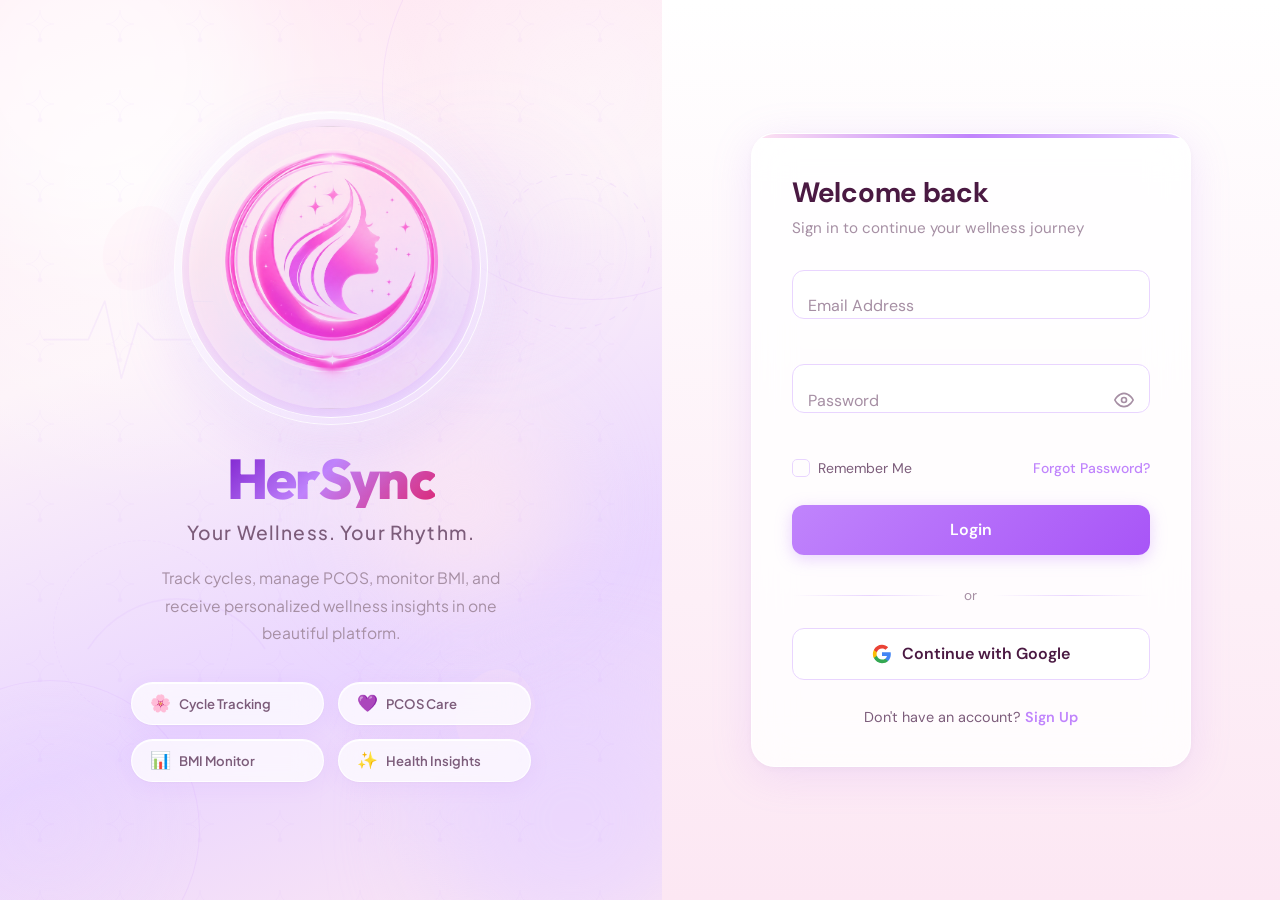
==== index.html @ 7bff2b92 "first commit - herSync frontend" ====
<!DOCTYPE html>
<html lang="en">
<head>
  <meta charset="UTF-8">
  <meta name="viewport" content="width=device-width, initial-scale=1.0">
  <title>HerSync — Your Wellness. Your Rhythm.</title>
  <link rel="preconnect" href="https://fonts.googleapis.com">
  <link rel="preconnect" href="https://fonts.gstatic.com" crossorigin>
  <link href="https://fonts.googleapis.com/css2?family=DM+Sans:ital,opsz,wght@0,9..40,400;0,9..40,500;0,9..40,600&family=Outfit:wght@500;600;700;800&family=Plus+Jakarta+Sans:wght@400;500;600&display=swap" rel="stylesheet">
  <link rel="stylesheet" href="css/styles.css">
</head>
<body>
  <div class="page">
    <!-- Left Branding Panel -->
    <aside class="brand-panel" aria-label="HerSync branding">
      <!-- Ambient background -->
      <div class="brand-bg" aria-hidden="true">
        <div class="glow-circle glow-1"></div>
        <div class="glow-circle glow-2"></div>
        <div class="glow-circle glow-3"></div>
        <div class="glow-circle glow-4"></div>
        <div class="abstract-shape shape-1"></div>
        <div class="abstract-shape shape-2"></div>
        <div class="abstract-shape shape-3"></div>
        <div class="floral-pattern"></div>
        <svg class="bg-illustration" viewBox="0 0 600 600" fill="none" xmlns="http://www.w3.org/2000/svg">
          <circle cx="520" cy="120" r="70" stroke="#C084FC" stroke-width="1" opacity="0.2" stroke-dasharray="6 8"/>
          <circle cx="520" cy="120" r="48" stroke="#E9D5FF" stroke-width="1.2" opacity="0.25"/>
          <path d="M80 480c20-30 50-45 80-45s60 15 80 45" stroke="#C084FC" stroke-width="1.5" opacity="0.15" stroke-linecap="round"/>
          <path d="M40 200 L80 200 L95 165 L110 235 L125 185 L140 200 L180 200" stroke="#C084FC" stroke-width="1.5" opacity="0.18" stroke-linecap="round" stroke-linejoin="round"/>
          <path d="M480 420 C500 380, 540 370, 560 400 C580 430, 560 470, 520 480 C480 490, 460 450, 480 420Z" fill="#E9D5FF" opacity="0.12"/>
          <path d="M100 100 C115 75, 145 70, 160 95 C175 120, 155 150, 125 155 C95 160, 85 125, 100 100Z" fill="#FFE5F1" opacity="0.35"/>
          <path d="M420 520 C435 495, 465 490, 480 515 C495 540, 475 570, 445 575 C415 580, 405 545, 420 520Z" fill="#FCE7F3" opacity="0.4"/>
        </svg>
      </div>

      <div class="brand-content">
        <!-- Hero logo emblem -->
        <div class="logo-emblem">
          <div class="logo-emblem-glow"></div>
          <div class="logo-emblem-ring"></div>
          <div class="logo-emblem-inner">
            <img src="assets/logo-final.jpg" alt="HerSync logo" class="logo-emblem-img">
          </div>
        </div>

        <h1 class="brand-title">HerSync</h1>
        <p class="brand-tagline">Your Wellness. Your Rhythm.</p>
        <p class="brand-description">
          Track cycles, manage PCOS, monitor BMI, and receive personalized wellness
          insights in one beautiful platform.
        </p>

        <!-- Floating feature cards -->
        <div class="feature-cards">
          <div class="feature-card card-1">
            <span class="feature-card-icon">🌸</span>
            <span class="feature-card-label">Cycle Tracking</span>
          </div>
          <div class="feature-card card-2">
            <span class="feature-card-icon">💜</span>
            <span class="feature-card-label">PCOS Care</span>
          </div>
          <div class="feature-card card-3">
            <span class="feature-card-icon">📊</span>
            <span class="feature-card-label">BMI Monitor</span>
          </div>
          <div class="feature-card card-4">
            <span class="feature-card-icon">✨</span>
            <span class="feature-card-label">Health Insights</span>
          </div>
        </div>
      </div>
    </aside>

    <!-- Right Auth Panel -->
    <main class="auth-panel">
      <div class="auth-card">
        <!-- Login Form -->
        <div class="form-view active" id="login-view">
          <div class="card-header">
            <h2>Welcome back</h2>
            <p>Sign in to continue your wellness journey</p>
          </div>

          <form id="login-form" class="auth-form" novalidate>
            <div class="form-group">
              <input type="email" id="login-email" class="form-input" placeholder=" " autocomplete="email" required>
              <label for="login-email" class="form-label">Email Address</label>
              <span class="error-msg" id="login-email-error"></span>
            </div>

            <div class="form-group">
              <input type="password" id="login-password" class="form-input" placeholder=" " autocomplete="current-password" required minlength="6">
              <label for="login-password" class="form-label">Password</label>
              <button type="button" class="toggle-password" aria-label="Show password" data-target="login-password">
                <svg class="eye-open" viewBox="0 0 24 24" fill="none" stroke="currentColor" stroke-width="2"><path d="M1 12s4-8 11-8 11 8 11 8-4 8-11 8-11-8-11-8z"/><circle cx="12" cy="12" r="3"/></svg>
                <svg class="eye-closed hidden" viewBox="0 0 24 24" fill="none" stroke="currentColor" stroke-width="2"><path d="M17.94 17.94A10.07 10.07 0 0112 20c-7 0-11-8-11-8a18.45 18.45 0 015.06-5.94M9.9 4.24A9.12 9.12 0 0112 4c7 0 11 8 11 8a18.5 18.5 0 01-2.16 3.19m-6.72-1.07a3 3 0 11-4.24-4.24"/><line x1="1" y1="1" x2="23" y2="23"/></svg>
              </button>
              <span class="error-msg" id="login-password-error"></span>
            </div>

            <div class="form-options">
              <label class="checkbox-label">
                <input type="checkbox" id="remember-me">
                <span class="checkmark"></span>
                Remember Me
              </label>
              <a href="#" class="link-subtle">Forgot Password?</a>
            </div>

            <button type="submit" class="btn btn-primary">Login</button>

            <div class="divider">
              <span>or</span>
            </div>

            <button type="button" class="btn btn-google">
              <svg viewBox="0 0 24 24" width="20" height="20"><path fill="#4285F4" d="M22.56 12.25c0-.78-.07-1.53-.2-2.25H12v4.26h5.92c-.26 1.37-1.04 2.53-2.21 3.31v2.77h3.57c2.08-1.92 3.28-4.74 3.28-8.09z"/><path fill="#34A853" d="M12 23c2.97 0 5.46-.98 7.28-2.66l-3.57-2.77c-.98.66-2.23 1.06-3.71 1.06-2.86 0-5.29-1.93-6.16-4.53H2.18v2.84C3.99 20.53 7.7 23 12 23z"/><path fill="#FBBC05" d="M5.84 14.09c-.22-.66-.35-1.36-.35-2.09s.13-1.43.35-2.09V7.07H2.18C1.43 8.55 1 10.22 1 12s.43 3.45 1.18 4.93l2.85-2.22.81-.62z"/><path fill="#EA4335" d="M12 5.38c1.62 0 3.06.56 4.21 1.64l3.15-3.15C17.45 2.09 14.97 1 12 1 7.7 1 3.99 3.47 2.18 7.07l3.66 2.84c.87-2.6 3.3-4.53 6.16-4.53z"/></svg>
              Continue with Google
            </button>

            <p class="form-switch">
              Don't have an account?
              <button type="button" class="link-btn" data-switch="signup">Sign Up</button>
            </p>
          </form>
        </div>

        <!-- Signup Form -->
        <div class="form-view" id="signup-view">
          <div class="card-header">
            <h2>Create your account</h2>
            <p>Start your personalized wellness journey today</p>
          </div>

          <form id="signup-form" class="auth-form" novalidate>
            <div class="form-group">
              <input type="text" id="signup-name" class="form-input" placeholder=" " autocomplete="name" required minlength="2">
              <label for="signup-name" class="form-label">Full Name</label>
              <span class="error-msg" id="signup-name-error"></span>
            </div>

            <div class="form-group">
              <input type="email" id="signup-email" class="form-input" placeholder=" " autocomplete="email" required>
              <label for="signup-email" class="form-label">Email</label>
              <span class="error-msg" id="signup-email-error"></span>
            </div>

            <div class="form-group">
              <input type="password" id="signup-password" class="form-input" placeholder=" " autocomplete="new-password" required minlength="8">
              <label for="signup-password" class="form-label">Password</label>
              <button type="button" class="toggle-password" aria-label="Show password" data-target="signup-password">
                <svg class="eye-open" viewBox="0 0 24 24" fill="none" stroke="currentColor" stroke-width="2"><path d="M1 12s4-8 11-8 11 8 11 8-4 8-11 8-11-8-11-8z"/><circle cx="12" cy="12" r="3"/></svg>
                <svg class="eye-closed hidden" viewBox="0 0 24 24" fill="none" stroke="currentColor" stroke-width="2"><path d="M17.94 17.94A10.07 10.07 0 0112 20c-7 0-11-8-11-8a18.45 18.45 0 015.06-5.94M9.9 4.24A9.12 9.12 0 0112 4c7 0 11 8 11 8a18.5 18.5 0 01-2.16 3.19m-6.72-1.07a3 3 0 11-4.24-4.24"/><line x1="1" y1="1" x2="23" y2="23"/></svg>
              </button>
              <span class="error-msg" id="signup-password-error"></span>
            </div>

            <div class="form-group">
              <input type="password" id="signup-confirm" class="form-input" placeholder=" " autocomplete="new-password" required>
              <label for="signup-confirm" class="form-label">Confirm Password</label>
              <button type="button" class="toggle-password" aria-label="Show password" data-target="signup-confirm">
                <svg class="eye-open" viewBox="0 0 24 24" fill="none" stroke="currentColor" stroke-width="2"><path d="M1 12s4-8 11-8 11 8 11 8-4 8-11 8-11-8-11-8z"/><circle cx="12" cy="12" r="3"/></svg>
                <svg class="eye-closed hidden" viewBox="0 0 24 24" fill="none" stroke="currentColor" stroke-width="2"><path d="M17.94 17.94A10.07 10.07 0 0112 20c-7 0-11-8-11-8a18.45 18.45 0 015.06-5.94M9.9 4.24A9.12 9.12 0 0112 4c7 0 11 8 11 8a18.5 18.5 0 01-2.16 3.19m-6.72-1.07a3 3 0 11-4.24-4.24"/><line x1="1" y1="1" x2="23" y2="23"/></svg>
              </button>
              <span class="error-msg" id="signup-confirm-error"></span>
            </div>

            <button type="submit" class="btn btn-primary">Create Account</button>

            <div class="divider">
              <span>or</span>
            </div>

            <button type="button" class="btn btn-google">
              <svg viewBox="0 0 24 24" width="20" height="20"><path fill="#4285F4" d="M22.56 12.25c0-.78-.07-1.53-.2-2.25H12v4.26h5.92c-.26 1.37-1.04 2.53-2.21 3.31v2.77h3.57c2.08-1.92 3.28-4.74 3.28-8.09z"/><path fill="#34A853" d="M12 23c2.97 0 5.46-.98 7.28-2.66l-3.57-2.77c-.98.66-2.23 1.06-3.71 1.06-2.86 0-5.29-1.93-6.16-4.53H2.18v2.84C3.99 20.53 7.7 23 12 23z"/><path fill="#FBBC05" d="M5.84 14.09c-.22-.66-.35-1.36-.35-2.09s.13-1.43.35-2.09V7.07H2.18C1.43 8.55 1 10.22 1 12s.43 3.45 1.18 4.93l2.85-2.22.81-.62z"/><path fill="#EA4335" d="M12 5.38c1.62 0 3.06.56 4.21 1.64l3.15-3.15C17.45 2.09 14.97 1 12 1 7.7 1 3.99 3.47 2.18 7.07l3.66 2.84c.87-2.6 3.3-4.53 6.16-4.53z"/></svg>
              Continue with Google
            </button>

            <p class="form-switch">
              Already have an account?
              <button type="button" class="link-btn" data-switch="login">Login</button>
            </p>
          </form>
        </div>
      </div>

      <!-- Mobile brand header -->
      <div class="mobile-brand">
        <div class="mobile-logo-emblem">
          <img src="assets/logo-final.jpg" alt="HerSync" class="mobile-logo-img">
        </div>
        <span class="mobile-title">HerSync</span>
      </div>
    </main>
  </div>

  <!-- Success toast -->
  <div class="toast" id="toast" role="status" aria-live="polite"></div>

  <script src="js/app.js"></script>
</body>
</html>
---- css/styles.css ----
/* ============================================
   HerSync — Login & Signup Styles
   ============================================ */

:root {
  --blush: #FFE5F1;
  --lavender: #E9D5FF;
  --rose: #FCE7F3;
  --white: #FFFFFF;
  --purple: #C084FC;
  --purple-dark: #A855F7;
  --purple-light: #DDD6FE;
  --text-primary: #4A1942;
  --text-secondary: #7C5C7A;
  --text-muted: #A68FA4;
  --error: #E11D48;
  --shadow-soft: 0 4px 24px rgba(192, 132, 252, 0.12);
  --shadow-card: 0 8px 40px rgba(192, 132, 252, 0.18), 0 2px 8px rgba(0, 0, 0, 0.04);
  --radius: 24px;
  --radius-sm: 12px;
  --transition: 0.3s cubic-bezier(0.4, 0, 0.2, 1);
}

*, *::before, *::after {
  box-sizing: border-box;
  margin: 0;
  padding: 0;
}

html {
  font-size: 16px;
  -webkit-font-smoothing: antialiased;
}

body {
  font-family: 'DM Sans', system-ui, -apple-system, sans-serif;
  color: var(--text-primary);
  background: var(--rose);
  min-height: 100vh;
  overflow-x: hidden;
}

/* ---- Page Layout ---- */

.page {
  display: flex;
  min-height: 100vh;
}

/* ---- Brand Panel (Left) — Premium FemTech ---- */

.brand-panel {
  position: relative;
  flex: 1.05;
  display: flex;
  flex-direction: column;
  align-items: center;
  justify-content: center;
  padding: 3.5rem 2.5rem;
  overflow: hidden;
  background:
    radial-gradient(ellipse 80% 60% at 20% 20%, rgba(255, 255, 255, 0.7) 0%, transparent 60%),
    radial-gradient(ellipse 70% 50% at 85% 75%, rgba(233, 213, 255, 0.6) 0%, transparent 55%),
    linear-gradient(160deg, var(--blush) 0%, #FDF2F8 35%, var(--lavender) 70%, var(--rose) 100%);
}

/* Ambient background layers */

.brand-bg {
  position: absolute;
  inset: 0;
  pointer-events: none;
  overflow: hidden;
}

.glow-circle {
  position: absolute;
  border-radius: 50%;
  filter: blur(50px);
  animation: pulseGlow 10s ease-in-out infinite;
}

.glow-1 {
  width: 340px;
  height: 340px;
  background: rgba(255, 255, 255, 0.55);
  top: -100px;
  left: -80px;
}

.glow-2 {
  width: 280px;
  height: 280px;
  background: rgba(233, 213, 255, 0.65);
  bottom: -60px;
  right: -50px;
  animation-delay: -3s;
}

.glow-3 {
  width: 200px;
  height: 200px;
  background: rgba(252, 231, 243, 0.8);
  top: 45%;
  left: 55%;
  animation-delay: -6s;
}

.glow-4 {
  width: 160px;
  height: 160px;
  background: rgba(192, 132, 252, 0.15);
  top: 18%;
  right: 15%;
  animation-delay: -4s;
}

@keyframes pulseGlow {
  0%, 100% { transform: scale(1) translate(0, 0); opacity: 0.7; }
  50% { transform: scale(1.08) translate(8px, -6px); opacity: 1; }
}

.abstract-shape {
  position: absolute;
  border-radius: 50%;
  border: 1px solid rgba(192, 132, 252, 0.12);
  animation: driftShape 14s ease-in-out infinite;
}

.shape-1 {
  width: 420px;
  height: 420px;
  top: -120px;
  right: -140px;
  background: radial-gradient(circle, rgba(255, 255, 255, 0.3) 0%, transparent 70%);
}

.shape-2 {
  width: 300px;
  height: 300px;
  bottom: -80px;
  left: -100px;
  animation-delay: -5s;
  background: radial-gradient(circle, rgba(233, 213, 255, 0.25) 0%, transparent 70%);
}

.shape-3 {
  width: 180px;
  height: 180px;
  top: 60%;
  left: 8%;
  animation-delay: -8s;
  border-style: dashed;
  opacity: 0.5;
}

@keyframes driftShape {
  0%, 100% { transform: rotate(0deg) translate(0, 0); }
  50% { transform: rotate(6deg) translate(10px, -8px); }
}

.floral-pattern {
  position: absolute;
  inset: 0;
  opacity: 0.06;
  background-image: url("data:image/svg+xml,%3Csvg width='80' height='80' viewBox='0 0 80 80' xmlns='http://www.w3.org/2000/svg'%3E%3Cg fill='none' stroke='%23C084FC' stroke-width='0.8'%3E%3Cpath d='M40 10c0 8-6 14-14 14 8 0 14 6 14 14 0-8 6-14 14-14-8 0-14-6-14-14z'/%3E%3Ccircle cx='40' cy='40' r='2' fill='%23C084FC'/%3E%3C/g%3E%3C/svg%3E");
  background-size: 80px 80px;
}

.bg-illustration {
  position: absolute;
  inset: 0;
  width: 100%;
  height: 100%;
  opacity: 0.55;
}

/* Brand content */

.brand-content {
  position: relative;
  z-index: 2;
  display: flex;
  flex-direction: column;
  align-items: center;
  text-align: center;
  max-width: 460px;
  width: 100%;
  animation: fadeUp 0.9s cubic-bezier(0.22, 1, 0.36, 1);
}

/* ---- Logo Emblem (Hero Focal Point) ---- */

.logo-emblem {
  position: relative;
  width: 300px;
  height: 300px;
  margin-bottom: 2rem;
  animation: emblemFloat 5s ease-in-out infinite;
}

.logo-emblem-glow {
  position: absolute;
  inset: -20px;
  z-index: 0;
  border-radius: 50%;
  background: radial-gradient(circle, rgba(255, 255, 255, 0.9) 0%, rgba(233, 213, 255, 0.4) 45%, transparent 70%);
  filter: blur(12px);
  animation: glowPulse 4s ease-in-out infinite;
}

.logo-emblem-ring {
  position: absolute;
  inset: -6px;
  z-index: 1;
  border-radius: 50%;
  background: linear-gradient(145deg, rgba(255, 255, 255, 0.95), rgba(233, 213, 255, 0.5));
  box-shadow:
    0 0 0 1px rgba(255, 255, 255, 0.8),
    0 0 40px rgba(255, 255, 255, 0.6),
    0 20px 60px rgba(192, 132, 252, 0.2),
    inset 0 1px 0 rgba(255, 255, 255, 0.9);
}

.logo-emblem-inner {
  position: absolute;
  inset: 0;
  z-index: 2;
  border-radius: 50%;
  overflow: hidden;
  display: flex;
  align-items: center;
  justify-content: center;
  background: linear-gradient(155deg, #FFF5FA 0%, var(--blush) 35%, var(--lavender) 100%);
  backdrop-filter: blur(16px);
  -webkit-backdrop-filter: blur(16px);
  border: 1.5px solid rgba(255, 255, 255, 0.85);
  box-shadow:
    inset 0 2px 20px rgba(255, 255, 255, 0.7),
    inset 0 -4px 16px rgba(192, 132, 252, 0.08);
}

.logo-emblem-img {
  width: 95%;
  height: 95%;
  object-fit: cover;
  object-position: center;
  border-radius: 50%;
  mix-blend-mode: darken;
  filter: drop-shadow(0 4px 20px rgba(192, 132, 252, 0.3));
}

@keyframes emblemFloat {
  0%, 100% { transform: translateY(0); }
  50% { transform: translateY(-10px); }
}

@keyframes glowPulse {
  0%, 100% { opacity: 0.85; transform: scale(1); }
  50% { opacity: 1; transform: scale(1.04); }
}

/* Typography */

.brand-title {
  font-family: 'Outfit', sans-serif;
  font-size: clamp(2.75rem, 5vw, 3.5rem);
  font-weight: 800;
  letter-spacing: -0.03em;
  line-height: 1.05;
  margin-bottom: 0.75rem;
  background: linear-gradient(135deg, #7E22CE 0%, #C084FC 45%, #DB2777 100%);
  -webkit-background-clip: text;
  -webkit-text-fill-color: transparent;
  background-clip: text;
}

.brand-tagline {
  font-family: 'Plus Jakarta Sans', sans-serif;
  font-size: 1.2rem;
  font-weight: 500;
  letter-spacing: 0.06em;
  color: var(--text-secondary);
  margin-bottom: 1.25rem;
}

.brand-description {
  font-family: 'Plus Jakarta Sans', sans-serif;
  font-size: 0.975rem;
  font-weight: 400;
  line-height: 1.75;
  color: var(--text-muted);
  max-width: 380px;
  margin-bottom: 2.25rem;
}

/* Floating feature cards */

.feature-cards {
  display: grid;
  grid-template-columns: 1fr 1fr;
  gap: 0.875rem;
  width: 100%;
  max-width: 400px;
}

.feature-card {
  display: flex;
  align-items: center;
  gap: 0.55rem;
  padding: 0.75rem 1.1rem;
  background: rgba(255, 255, 255, 0.72);
  backdrop-filter: blur(14px);
  -webkit-backdrop-filter: blur(14px);
  border: 1px solid rgba(255, 255, 255, 0.9);
  border-radius: 100px;
  box-shadow:
    0 4px 20px rgba(192, 132, 252, 0.1),
    0 1px 3px rgba(0, 0, 0, 0.03),
    inset 0 1px 0 rgba(255, 255, 255, 0.95);
  transition: transform 0.35s ease, box-shadow 0.35s ease;
  animation: cardFloat 6s ease-in-out infinite;
}

.feature-card:hover {
  transform: translateY(-3px);
  box-shadow:
    0 8px 28px rgba(192, 132, 252, 0.16),
    0 2px 6px rgba(0, 0, 0, 0.04),
    inset 0 1px 0 rgba(255, 255, 255, 1);
  animation-play-state: paused;
}

.feature-card-icon {
  font-size: 1.05rem;
  line-height: 1;
  flex-shrink: 0;
}

.feature-card-label {
  font-family: 'Plus Jakarta Sans', sans-serif;
  font-size: 0.82rem;
  font-weight: 600;
  color: var(--text-secondary);
  white-space: nowrap;
}

.card-1 { animation-delay: 0s; }
.card-2 { animation-delay: -1.5s; }
.card-3 { animation-delay: -3s; }
.card-4 { animation-delay: -4.5s; }

@keyframes cardFloat {
  0%, 100% { transform: translateY(0); }
  50% { transform: translateY(-6px); }
}

/* ---- Auth Panel (Right) ---- */

.auth-panel {
  flex: 1;
  display: flex;
  align-items: center;
  justify-content: center;
  padding: 2rem;
  background: linear-gradient(180deg, var(--white) 0%, var(--rose) 100%);
  position: relative;
}

.mobile-brand {
  display: none;
}

.auth-card {
  width: 100%;
  max-width: 440px;
  background: rgba(255, 255, 255, 0.82);
  backdrop-filter: blur(20px);
  -webkit-backdrop-filter: blur(20px);
  border: 1px solid rgba(255, 255, 255, 0.9);
  border-radius: var(--radius);
  box-shadow: var(--shadow-card);
  padding: 2.5rem;
  animation: fadeUp 0.6s ease-out 0.2s both;
  position: relative;
  overflow: hidden;
}

.auth-card::before {
  content: '';
  position: absolute;
  top: 0;
  left: 0;
  right: 0;
  height: 4px;
  background: linear-gradient(90deg, var(--blush), var(--purple), var(--lavender));
  border-radius: var(--radius) var(--radius) 0 0;
}

/* Form views */

.form-view {
  display: none;
  animation: formFade 0.4s ease-out;
}

.form-view.active {
  display: block;
}

@keyframes formFade {
  from { opacity: 0; transform: translateY(8px); }
  to { opacity: 1; transform: translateY(0); }
}

.card-header {
  margin-bottom: 2rem;
}

.card-header h2 {
  font-size: 1.75rem;
  font-weight: 700;
  color: var(--text-primary);
  margin-bottom: 0.4rem;
  letter-spacing: -0.01em;
}

.card-header p {
  font-size: 0.95rem;
  color: var(--text-muted);
}

/* ---- Form Elements ---- */

.auth-form {
  display: flex;
  flex-direction: column;
  gap: 0.25rem;
}

.form-group {
  position: relative;
  margin-bottom: 1.25rem;
}

.form-input {
  width: 100%;
  padding: 1.125rem 1rem 0.5rem;
  font-family: inherit;
  font-size: 1rem;
  color: var(--text-primary);
  background: var(--white);
  border: 1.5px solid var(--lavender);
  border-radius: var(--radius-sm);
  outline: none;
  transition: var(--transition);
}

.form-input:hover {
  border-color: var(--purple-light);
}

.form-input:focus {
  border-color: var(--purple);
  box-shadow: 0 0 0 4px rgba(192, 132, 252, 0.15);
}

.form-input.error {
  border-color: var(--error);
  box-shadow: 0 0 0 4px rgba(225, 29, 72, 0.1);
}

.form-label {
  position: absolute;
  left: 1rem;
  top: 50%;
  transform: translateY(-50%);
  font-size: 1rem;
  color: var(--text-muted);
  pointer-events: none;
  transition: var(--transition);
  background: transparent;
}

.form-input:focus + .form-label,
.form-input:not(:placeholder-shown) + .form-label {
  top: 0.65rem;
  transform: translateY(0);
  font-size: 0.75rem;
  font-weight: 500;
  color: var(--purple);
}

.form-input.error + .form-label {
  color: var(--error);
}

.toggle-password {
  position: absolute;
  right: 0.75rem;
  top: 50%;
  transform: translateY(-50%);
  background: none;
  border: none;
  cursor: pointer;
  color: var(--text-muted);
  padding: 0.25rem;
  display: flex;
  transition: color var(--transition);
}

.toggle-password:hover {
  color: var(--purple);
}

.toggle-password svg {
  width: 20px;
  height: 20px;
}

.hidden {
  display: none !important;
}

.error-msg {
  display: block;
  font-size: 0.78rem;
  color: var(--error);
  margin-top: 0.35rem;
  min-height: 1rem;
  opacity: 0;
  transform: translateY(-4px);
  transition: var(--transition);
}

.error-msg.visible {
  opacity: 1;
  transform: translateY(0);
}

/* Form options */

.form-options {
  display: flex;
  align-items: center;
  justify-content: space-between;
  margin-bottom: 1.5rem;
  font-size: 0.875rem;
}

.checkbox-label {
  display: flex;
  align-items: center;
  gap: 0.5rem;
  cursor: pointer;
  color: var(--text-secondary);
  user-select: none;
}

.checkbox-label input {
  position: absolute;
  opacity: 0;
  width: 0;
  height: 0;
}

.checkmark {
  width: 18px;
  height: 18px;
  border: 1.5px solid var(--lavender);
  border-radius: 5px;
  display: flex;
  align-items: center;
  justify-content: center;
  transition: var(--transition);
  flex-shrink: 0;
}

.checkbox-label input:checked + .checkmark {
  background: var(--purple);
  border-color: var(--purple);
}

.checkbox-label input:checked + .checkmark::after {
  content: '';
  width: 5px;
  height: 9px;
  border: solid white;
  border-width: 0 2px 2px 0;
  transform: rotate(45deg) translateY(-1px);
}

.link-subtle {
  color: var(--purple);
  text-decoration: none;
  font-weight: 500;
  transition: color var(--transition);
}

.link-subtle:hover {
  color: var(--purple-dark);
  text-decoration: underline;
}

/* Buttons */

.btn {
  display: flex;
  align-items: center;
  justify-content: center;
  gap: 0.6rem;
  width: 100%;
  padding: 0.9rem 1.5rem;
  font-family: inherit;
  font-size: 1rem;
  font-weight: 600;
  border: none;
  border-radius: var(--radius-sm);
  cursor: pointer;
  transition: var(--transition);
}

.btn-primary {
  background: linear-gradient(135deg, var(--purple) 0%, var(--purple-dark) 100%);
  color: var(--white);
  box-shadow: 0 4px 16px rgba(192, 132, 252, 0.35);
  margin-bottom: 1.25rem;
}

.btn-primary:hover {
  transform: translateY(-2px);
  box-shadow: 0 6px 24px rgba(192, 132, 252, 0.45);
}

.btn-primary:active {
  transform: translateY(0);
}

.btn-primary.loading {
  pointer-events: none;
  opacity: 0.8;
}

.btn-google {
  background: var(--white);
  color: var(--text-primary);
  border: 1.5px solid var(--lavender);
}

.btn-google:hover {
  background: var(--rose);
  border-color: var(--purple-light);
  transform: translateY(-1px);
  box-shadow: var(--shadow-soft);
}

/* Divider */

.divider {
  display: flex;
  align-items: center;
  gap: 1rem;
  margin: 0.5rem 0 1.25rem;
  color: var(--text-muted);
  font-size: 0.85rem;
}

.divider::before,
.divider::after {
  content: '';
  flex: 1;
  height: 1px;
  background: linear-gradient(90deg, transparent, var(--lavender), transparent);
}

/* Form switch link */

.form-switch {
  text-align: center;
  margin-top: 1.5rem;
  font-size: 0.9rem;
  color: var(--text-secondary);
}

.link-btn {
  background: none;
  border: none;
  color: var(--purple);
  font-family: inherit;
  font-size: inherit;
  font-weight: 600;
  cursor: pointer;
  transition: color var(--transition);
}

.link-btn:hover {
  color: var(--purple-dark);
  text-decoration: underline;
}

/* Toast */

.toast {
  position: fixed;
  bottom: 2rem;
  left: 50%;
  transform: translateX(-50%) translateY(100px);
  background: var(--text-primary);
  color: var(--white);
  padding: 0.875rem 1.5rem;
  border-radius: 100px;
  font-size: 0.9rem;
  font-weight: 500;
  box-shadow: var(--shadow-card);
  opacity: 0;
  transition: all 0.4s cubic-bezier(0.4, 0, 0.2, 1);
  z-index: 1000;
  pointer-events: none;
}

.toast.show {
  opacity: 1;
  transform: translateX(-50%) translateY(0);
}

/* Animations */

@keyframes fadeUp {
  from {
    opacity: 0;
    transform: translateY(24px);
  }
  to {
    opacity: 1;
    transform: translateY(0);
  }
}

/* ---- Responsive ---- */

@media (max-width: 960px) {
  .page {
    flex-direction: column;
  }

  .brand-panel {
    display: none;
  }

  .auth-panel {
    min-height: 100vh;
    background: linear-gradient(160deg, var(--blush) 0%, var(--lavender) 40%, var(--white) 100%);
    flex-direction: column;
    padding: 1.5rem;
  }

  .mobile-brand {
    display: flex;
    align-items: center;
    gap: 0.875rem;
    margin-bottom: 1.5rem;
    animation: fadeUp 0.5s ease-out;
  }

  .mobile-logo-emblem {
    width: 52px;
    height: 52px;
    border-radius: 50%;
    overflow: hidden;
    display: flex;
    align-items: center;
    justify-content: center;
    background: linear-gradient(155deg, #FFF5FA, var(--lavender));
    border: 1.5px solid rgba(255, 255, 255, 0.85);
    box-shadow: 0 4px 16px rgba(192, 132, 252, 0.15);
    flex-shrink: 0;
  }

  .mobile-logo-img {
    width: 95%;
    height: 95%;
    object-fit: cover;
    border-radius: 50%;
    mix-blend-mode: darken;
    filter: drop-shadow(0 2px 8px rgba(192, 132, 252, 0.2));
  }

  .mobile-title {
    font-family: 'Outfit', sans-serif;
    font-size: 1.5rem;
    font-weight: 800;
    background: linear-gradient(135deg, #7E22CE, #C084FC);
    -webkit-background-clip: text;
    -webkit-text-fill-color: transparent;
    background-clip: text;
  }

  .auth-card {
    padding: 2rem 1.5rem;
  }
}

@media (max-width: 480px) {
  .auth-card {
    padding: 1.75rem 1.25rem;
    border-radius: 20px;
  }

  .card-header h2 {
    font-size: 1.5rem;
  }

  .form-options {
    flex-direction: column;
    align-items: flex-start;
    gap: 0.75rem;
  }
}
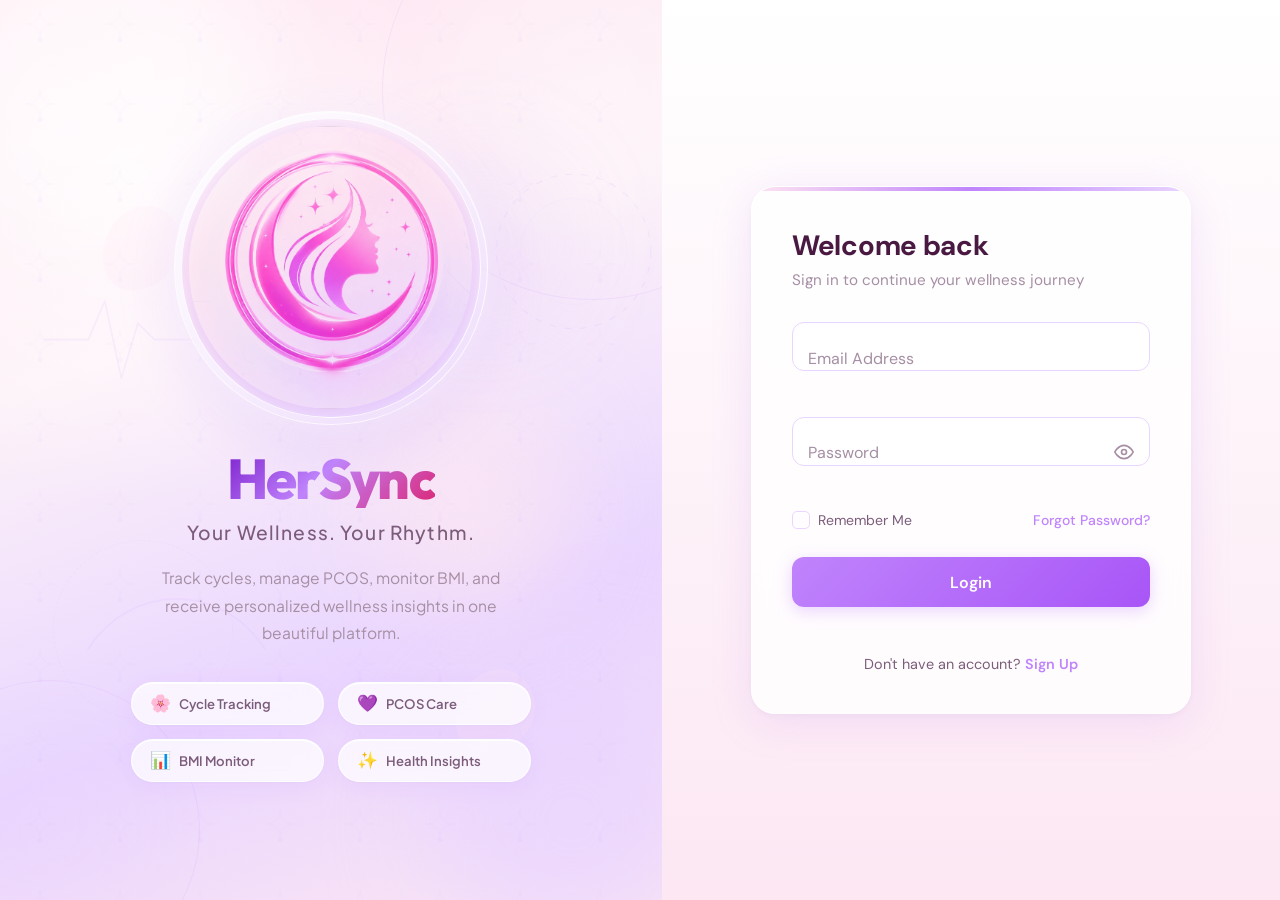
==== commit 2adb8026: "Remove Google login button" ====
--- a/index.html
+++ b/index.html
@@ -111,14 +111,6 @@
 
             <button type="submit" class="btn btn-primary">Login</button>
 
-            <div class="divider">
-              <span>or</span>
-            </div>
-
-            <button type="button" class="btn btn-google">
-              <svg viewBox="0 0 24 24" width="20" height="20"><path fill="#4285F4" d="M22.56 12.25c0-.78-.07-1.53-.2-2.25H12v4.26h5.92c-.26 1.37-1.04 2.53-2.21 3.31v2.77h3.57c2.08-1.92 3.28-4.74 3.28-8.09z"/><path fill="#34A853" d="M12 23c2.97 0 5.46-.98 7.28-2.66l-3.57-2.77c-.98.66-2.23 1.06-3.71 1.06-2.86 0-5.29-1.93-6.16-4.53H2.18v2.84C3.99 20.53 7.7 23 12 23z"/><path fill="#FBBC05" d="M5.84 14.09c-.22-.66-.35-1.36-.35-2.09s.13-1.43.35-2.09V7.07H2.18C1.43 8.55 1 10.22 1 12s.43 3.45 1.18 4.93l2.85-2.22.81-.62z"/><path fill="#EA4335" d="M12 5.38c1.62 0 3.06.56 4.21 1.64l3.15-3.15C17.45 2.09 14.97 1 12 1 7.7 1 3.99 3.47 2.18 7.07l3.66 2.84c.87-2.6 3.3-4.53 6.16-4.53z"/></svg>
-              Continue with Google
-            </button>
 
             <p class="form-switch">
               Don't have an account?
@@ -169,14 +161,6 @@
 
             <button type="submit" class="btn btn-primary">Create Account</button>
 
-            <div class="divider">
-              <span>or</span>
-            </div>
-
-            <button type="button" class="btn btn-google">
-              <svg viewBox="0 0 24 24" width="20" height="20"><path fill="#4285F4" d="M22.56 12.25c0-.78-.07-1.53-.2-2.25H12v4.26h5.92c-.26 1.37-1.04 2.53-2.21 3.31v2.77h3.57c2.08-1.92 3.28-4.74 3.28-8.09z"/><path fill="#34A853" d="M12 23c2.97 0 5.46-.98 7.28-2.66l-3.57-2.77c-.98.66-2.23 1.06-3.71 1.06-2.86 0-5.29-1.93-6.16-4.53H2.18v2.84C3.99 20.53 7.7 23 12 23z"/><path fill="#FBBC05" d="M5.84 14.09c-.22-.66-.35-1.36-.35-2.09s.13-1.43.35-2.09V7.07H2.18C1.43 8.55 1 10.22 1 12s.43 3.45 1.18 4.93l2.85-2.22.81-.62z"/><path fill="#EA4335" d="M12 5.38c1.62 0 3.06.56 4.21 1.64l3.15-3.15C17.45 2.09 14.97 1 12 1 7.7 1 3.99 3.47 2.18 7.07l3.66 2.84c.87-2.6 3.3-4.53 6.16-4.53z"/></svg>
-              Continue with Google
-            </button>
 
             <p class="form-switch">
               Already have an account?
--- a/css/styles.css
+++ b/css/styles.css
@@ -641,18 +641,6 @@
   opacity: 0.8;
 }
 
-.btn-google {
-  background: var(--white);
-  color: var(--text-primary);
-  border: 1.5px solid var(--lavender);
-}
-
-.btn-google:hover {
-  background: var(--rose);
-  border-color: var(--purple-light);
-  transform: translateY(-1px);
-  box-shadow: var(--shadow-soft);
-}
 
 /* Divider */
 
